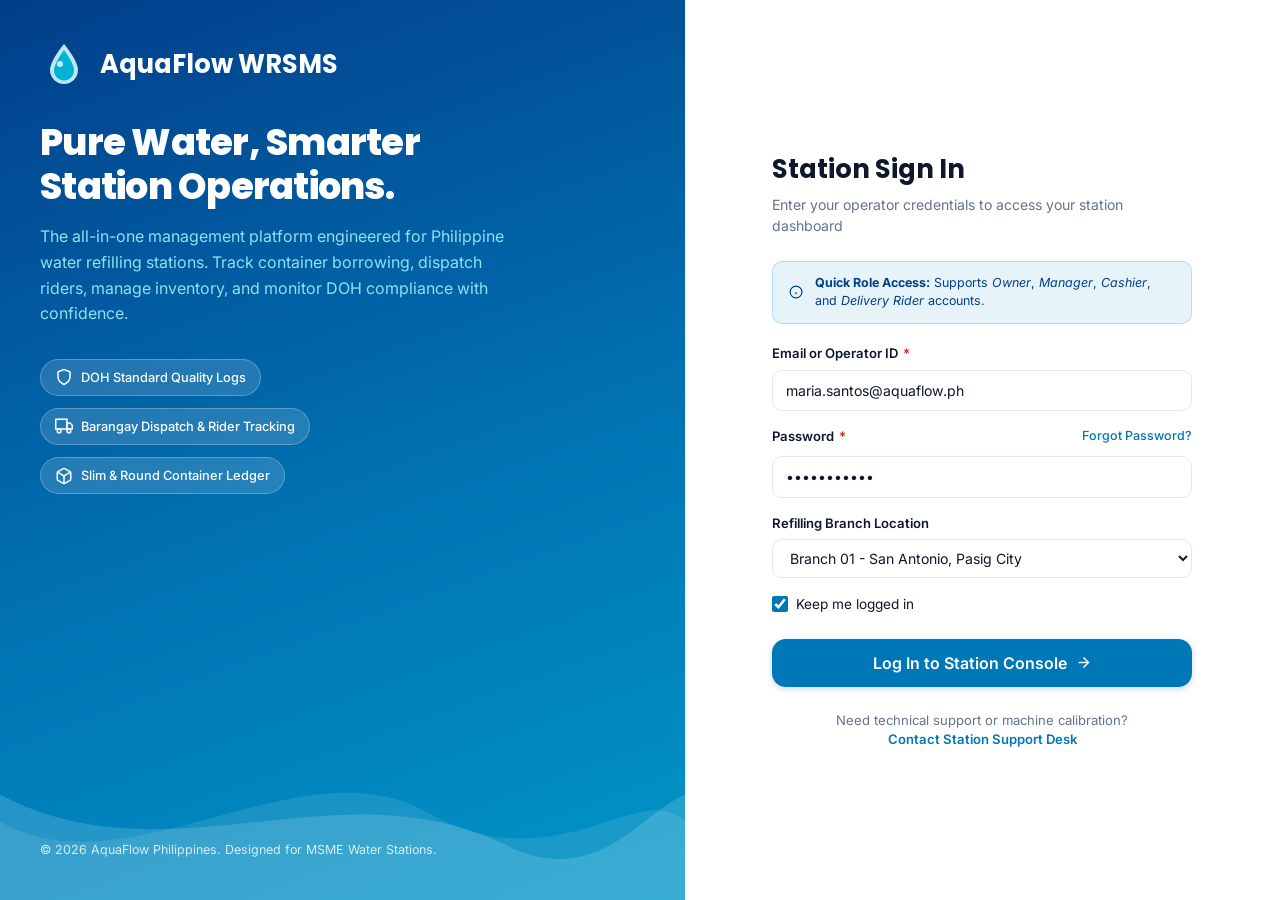
==== customers.html @ 3e4a4209 "feat(customers): design customer directory and debt ledger interface" ====
<!DOCTYPE html>
<html lang="en">
<head>
  <meta charset="UTF-8">
  <meta name="viewport" content="width=device-width, initial-scale=1.0">
  <title>Customer Directory - AquaFlow WRSMS</title>
  <link rel="stylesheet" href="css/style.css">
</head>
<body data-page="customers">
  <input type="checkbox" id="theme-toggle" class="toggle-checkbox" aria-label="Toggle Dark Mode">
  <input type="checkbox" id="nav-toggle" class="toggle-checkbox" aria-label="Toggle Mobile Navigation">

  <div class="app-layout">
    <label for="nav-toggle" class="sidebar-backdrop" aria-hidden="true"></label>

    <!-- SIDEBAR -->
    <aside class="sidebar">
      <div class="sidebar-header">
        <a href="dashboard.html" class="brand-link">
          <div class="brand-logo-icon">
            <svg width="20" height="20" viewBox="0 0 24 24" fill="none" stroke="currentColor" stroke-width="2.5"><path d="M12 2.69l5.66 5.66a8 8 0 1 1-11.31 0z"/></svg>
          </div>
          <span>AquaFlow WRSMS</span>
        </a>
        <label for="nav-toggle" class="sidebar-close-btn" aria-label="Close menu">&times;</label>
      </div>

      <nav class="sidebar-nav">
        <div>
          <div class="nav-group-title">Core Operations</div>
          <ul class="nav-list">
            <li>
              <a href="dashboard.html" class="nav-link">
                <svg viewBox="0 0 24 24" fill="none" stroke="currentColor" stroke-width="2"><rect x="3" y="3" width="7" height="7"/><rect x="14" y="3" width="7" height="7"/><rect x="14" y="14" width="7" height="7"/><rect x="3" y="14" width="7" height="7"/></svg>
                <span>Dashboard</span>
              </a>
            </li>
            <li>
              <a href="pos.html" class="nav-link">
                <svg viewBox="0 0 24 24" fill="none" stroke="currentColor" stroke-width="2"><rect x="2" y="3" width="20" height="14" rx="2"/><line x1="8" y1="21" x2="16" y2="21"/><line x1="12" y1="17" x2="12" y2="21"/></svg>
                <span>Point of Sale (POS)</span>
              </a>
            </li>
            <li>
              <a href="deliveries.html" class="nav-link">
                <svg viewBox="0 0 24 24" fill="none" stroke="currentColor" stroke-width="2"><rect x="1" y="3" width="15" height="13"/><polygon points="16 8 20 8 23 11 23 16 16 16 16 8"/><circle cx="5.5" cy="18.5" r="2.5"/><circle cx="18.5" cy="18.5" r="2.5"/></svg>
                <span>Deliveries</span>
                <span class="nav-badge danger">18</span>
              </a>
            </li>
          </ul>
        </div>

        <div>
          <div class="nav-group-title">Station Management</div>
          <ul class="nav-list">
            <li>
              <a href="customers.html" class="nav-link" aria-current="page">
                <svg viewBox="0 0 24 24" fill="none" stroke="currentColor" stroke-width="2"><path d="M17 21v-2a4 4 0 0 0-4-4H5a4 4 0 0 0-4 4v2"/><circle cx="9" cy="7" r="4"/><path d="M23 21v-2a4 4 0 0 0-3-3.87"/><path d="M16 3.13a4 4 0 0 1 0 7.75"/></svg>
                <span>Customers</span>
              </a>
            </li>
            <li>
              <a href="inventory.html" class="nav-link">
                <svg viewBox="0 0 24 24" fill="none" stroke="currentColor" stroke-width="2"><path d="M21 16V8a2 2 0 0 0-1-1.73l-7-4a2 2 0 0 0-2 0l-7 4A2 2 0 0 0 3 8v8a2 2 0 0 0 1 1.73l7 4a2 2 0 0 0 2 0l7-4A2 2 0 0 0 21 16z"/><polyline points="3.27 6.96 12 12.01 20.73 6.96"/><line x1="12" y1="22.08" x2="12" y2="12"/></svg>
                <span>Stock & Inventory</span>
              </a>
            </li>
            <li>
              <a href="maintenance.html" class="nav-link">
                <svg viewBox="0 0 24 24" fill="none" stroke="currentColor" stroke-width="2"><path d="M14.7 6.3a1 1 0 0 0 0 1.4l1.6 1.6a1 1 0 0 0 1.4 0l3.77-3.77a6 6 0 0 1-7.94 7.94l-6.91 6.91a2.12 2.12 0 0 1-3-3l6.91-6.91a6 6 0 0 1 7.94-7.94l-3.76 3.76z"/></svg>
                <span>Machine Maintenance</span>
              </a>
            </li>
            <li>
              <a href="expenses.html" class="nav-link">
                <svg viewBox="0 0 24 24" fill="none" stroke="currentColor" stroke-width="2"><line x1="12" y1="1" x2="12" y2="23"/><path d="M17 5H9.5a3.5 3.5 0 0 0 0 7h5a3.5 3.5 0 0 1 0 7H6"/></svg>
                <span>Expenses & Cash</span>
              </a>
            </li>
            <li>
              <a href="reports.html" class="nav-link">
                <svg viewBox="0 0 24 24" fill="none" stroke="currentColor" stroke-width="2"><line x1="18" y1="20" x2="18" y2="10"/><line x1="12" y1="20" x2="12" y2="4"/><line x1="6" y1="20" x2="6" y2="14"/></svg>
                <span>Reports & Analytics</span>
              </a>
            </li>
            <li>
              <a href="settings.html" class="nav-link">
                <svg viewBox="0 0 24 24" fill="none" stroke="currentColor" stroke-width="2"><circle cx="12" cy="12" r="3"/><path d="M19.4 15a1.65 1.65 0 0 0 .33 1.82l.06.06a2 2 0 0 1 0 2.83 2 2 0 0 1-2.83 0l-.06-.06a1.65 1.65 0 0 0-1.82-.33 1.65 1.65 0 0 0-1 1.51V21a2 2 0 0 1-2 2 2 2 0 0 1-2-2v-.09A1.65 1.65 0 0 0 9 19.4a1.65 1.65 0 0 0-1.82.33l-.06.06a2 2 0 0 1-2.83 0 2 2 0 0 1 0-2.83l.06-.06a1.65 1.65 0 0 0 .33-1.82 1.65 1.65 0 0 0-1.51-1H3a2 2 0 0 1-2-2 2 2 0 0 1 2-2h.09A1.65 1.65 0 0 0 4.6 9a1.65 1.65 0 0 0-.33-1.82l-.06-.06a2 2 0 0 1 0-2.83 2 2 0 0 1 2.83 0l.06.06a1.65 1.65 0 0 0 1.82.33H9a1.65 1.65 0 0 0 1-1.51V3a2 2 0 0 1 2-2 2 2 0 0 1 2 2v.09a1.65 1.65 0 0 0 1 1.51 1.65 1.65 0 0 0 1.82-.33l.06-.06a2 2 0 0 1 2.83 0 2 2 0 0 1 0 2.83l-.06.06a1.65 1.65 0 0 0-.33 1.82V9a1.65 1.65 0 0 0 1.51 1H21a2 2 0 0 1 2 2 2 2 0 0 1-2 2h-.09a1.65 1.65 0 0 0-1.51 1z"/></svg>
                <span>Station Settings</span>
              </a>
            </li>
          </ul>
        </div>
      </nav>

      <div class="sidebar-user">
        <div class="avatar avatar-sm">MS</div>
        <div class="user-info">
          <div class="user-name">Maria Santos</div>
          <div class="user-role">Head Cashier • Shift A</div>
        </div>
      </div>
    </aside>

    <!-- MAIN WRAPPER -->
    <div class="app-main">
      <header class="topbar">
        <div class="topbar-left">
          <label for="nav-toggle" class="mobile-menu-btn" aria-label="Open mobile menu">
            <svg width="20" height="20" viewBox="0 0 24 24" fill="none" stroke="currentColor" stroke-width="2"><line x1="3" y1="12" x2="21" y2="12"/><line x1="3" y1="6" x2="21" y2="6"/><line x1="3" y1="18" x2="21" y2="18"/></svg>
          </label>
          <div class="topbar-breadcrumb">
            <a href="dashboard.html">Station</a>
            <span class="divider">/</span>
            <span class="current">Customer Directory & Container Accounts</span>
          </div>
        </div>

        <div class="topbar-right">
          <label for="theme-toggle" class="theme-toggle-label" title="Toggle Light/Dark Theme">
            <svg class="sun-icon" viewBox="0 0 24 24" fill="none" stroke="currentColor" stroke-width="2"><circle cx="12" cy="12" r="5"/><line x1="12" y1="1" x2="12" y2="3"/><line x1="12" y1="21" x2="12" y2="23"/><line x1="4.22" y1="4.22" x2="5.64" y2="5.64"/><line x1="18.36" y1="18.36" x2="19.78" y2="19.78"/><line x1="1" y1="12" x2="3" y2="12"/><line x1="21" y1="12" x2="23" y2="12"/><line x1="4.22" y1="19.78" x2="5.64" y2="18.36"/><line x1="18.36" y1="5.64" x2="19.78" y2="4.22"/></svg>
            <svg class="moon-icon" viewBox="0 0 24 24" fill="none" stroke="currentColor" stroke-width="2"><path d="M21 12.79A9 9 0 1 1 11.21 3 7 7 0 0 0 21 12.79z"/></svg>
          </label>
        </div>
      </header>

      <main class="content-area">
        <div class="page-header">
          <div>
            <h1 class="page-title">Customer Management</h1>
            <p class="page-subtitle">Track household refills, sari-sari store resellers, container loans, and credit balances.</p>
          </div>
          <div class="header-actions">
            <a href="#add-customer-modal" class="btn btn-primary">
              <svg viewBox="0 0 24 24" fill="none" stroke="currentColor" stroke-width="2"><line x1="12" y1="5" x2="12" y2="19"/><line x1="5" y1="12" x2="19" y2="12"/></svg>
              <span>Register New Customer</span>
            </a>
          </div>
        </div>

        <!-- FILTER & SEARCH BAR -->
        <div class="card" style="margin-bottom: var(--space-5);">
          <div class="card-body" style="padding: var(--space-4);">
            <div style="display: flex; gap: var(--space-3); flex-wrap: wrap; align-items: center; justify-content: space-between;">
              <div style="display: flex; gap: var(--space-3); flex: 1; min-width: 280px;">
                <div class="search-bar" style="flex: 1;">
                  <svg viewBox="0 0 24 24" fill="none" stroke="currentColor" stroke-width="2"><circle cx="11" cy="11" r="8"/><line x1="21" y1="21" x2="16.65" y2="16.65"/></svg>
                  <input type="search" placeholder="Search by customer name, mobile # or street..." style="width: 100%;">
                </div>
                <select class="form-control" style="width: 190px;">
                  <option value="all">All Barangays</option>
                  <option value="san-antonio">Brgy. San Antonio</option>
                  <option value="kapasigan">Brgy. Kapasigan</option>
                  <option value="caniogan">Brgy. Caniogan</option>
                  <option value="bagong-ilog">Brgy. Bagong Ilog</option>
                  <option value="ugong">Brgy. Ugong</option>
                </select>
              </div>

              <div style="display: flex; gap: 6px;">
                <button class="pos-cat-pill active">All Tiers (342)</button>
                <button class="pos-cat-pill">Resellers (48)</button>
                <button class="pos-cat-pill">Regulars (210)</button>
                <button class="pos-cat-pill">Commercial (18)</button>
                <button class="pos-cat-pill" style="color: var(--danger);">With Balance (12)</button>
              </div>
            </div>
          </div>
        </div>

        <!-- CUSTOMERS TABLE -->
        <div class="table-responsive">
          <table class="table">
            <thead>
              <tr>
                <th>Customer ID</th>
                <th>Customer Name</th>
                <th>Contact & Address</th>
                <th>Type / Tier</th>
                <th>Containers on Loan</th>
                <th>Credit Balance</th>
                <th>Last Order</th>
                <th style="text-align: right;">Action</th>
              </tr>
            </thead>
            <tbody>
              <tr>
                <td><strong style="color: var(--primary);">#CUST-001</strong></td>
                <td>
                  <a href="customer-profile.html" style="font-weight: 700; color: var(--primary-dark); font-size: 0.95rem;">Mang Juan's Sari-Sari Store</a>
                  <div style="font-size: 0.75rem; color: var(--text-muted);">Owner: Juan Dela Cruz</div>
                </td>
                <td>
                  <div>0917-849-2041</div>
                  <div style="font-size: 0.74rem; color: var(--text-muted);">#42 Mabini St., Kapasigan, Pasig</div>
                </td>
                <td><span class="badge badge-warning">Reseller / Store</span></td>
                <td>
                  <strong>12 Slim / 4 Round</strong>
                  <div style="font-size: 0.72rem; color: var(--text-muted);">16 Total containers</div>
                </td>
                <td><strong style="color: var(--danger);">₱650.00</strong></td>
                <td>Today, 08:30 AM</td>
                <td style="text-align: right;">
                  <a href="customer-profile.html" class="btn btn-outline btn-sm">Profile 360</a>
                </td>
              </tr>

              <tr>
                <td><strong style="color: var(--primary);">#CUST-002</strong></td>
                <td>
                  <a href="customer-profile.html" style="font-weight: 700; color: var(--text-main);">Maria Santos (House)</a>
                  <div style="font-size: 0.75rem; color: var(--text-muted);">Residential Household</div>
                </td>
                <td>
                  <div>0928-551-9320</div>
                  <div style="font-size: 0.74rem; color: var(--text-muted);">Blk 4 Lot 12 Emerald St., San Antonio</div>
                </td>
                <td><span class="badge badge-primary">Regular Household</span></td>
                <td>
                  <strong>2 Round (Owned)</strong>
                  <div style="font-size: 0.72rem; color: var(--success);">0 Borrowed</div>
                </td>
                <td><strong style="color: var(--success);">₱0.00</strong></td>
                <td>Yesterday</td>
                <td style="text-align: right;">
                  <a href="customer-profile.html" class="btn btn-outline btn-sm">Profile 360</a>
                </td>
              </tr>

              <tr>
                <td><strong style="color: var(--primary);">#CUST-003</strong></td>
                <td>
                  <a href="customer-profile.html" style="font-weight: 700; color: var(--text-main);">Pasig City Hall Canteen</a>
                  <div style="font-size: 0.75rem; color: var(--text-muted);">Supervisor: Elena Bautista</div>
                </td>
                <td>
                  <div>0919-482-1100</div>
                  <div style="font-size: 0.74rem; color: var(--text-muted);">F. Caruncho Ave, San Nicolas</div>
                </td>
                <td><span class="badge badge-info">Commercial / B2B</span></td>
                <td>
                  <strong>25 Slim Gallons</strong>
                  <div style="font-size: 0.72rem; color: var(--warning-dark);">Deposit Paid (₱2,500)</div>
                </td>
                <td><strong style="color: var(--danger);">₱1,400.00</strong></td>
                <td>Oct 05, 2026</td>
                <td style="text-align: right;">
                  <a href="customer-profile.html" class="btn btn-outline btn-sm">Profile 360</a>
                </td>
              </tr>

              <tr>
                <td><strong style="color: var(--primary);">#CUST-004</strong></td>
                <td>
                  <a href="customer-profile.html" style="font-weight: 700; color: var(--text-main);">Aling Nena's Bakery</a>
                  <div style="font-size: 0.75rem; color: var(--text-muted);">Owner: Nena Dimagiba</div>
                </td>
                <td>
                  <div>0908-112-9988</div>
                  <div style="font-size: 0.74rem; color: var(--text-muted);">#15 A. Luna St., Caniogan</div>
                </td>
                <td><span class="badge badge-warning">Reseller / Store</span></td>
                <td>
                  <strong>6 Slim Gallons</strong>
                  <div style="font-size: 0.72rem; color: var(--text-muted);">Station owned</div>
                </td>
                <td><strong style="color: var(--success);">₱0.00</strong></td>
                <td>Oct 04, 2026</td>
                <td style="text-align: right;">
                  <a href="customer-profile.html" class="btn btn-outline btn-sm">Profile 360</a>
                </td>
              </tr>

              <tr>
                <td><strong style="color: var(--primary);">#CUST-005</strong></td>
                <td>
                  <a href="customer-profile.html" style="font-weight: 700; color: var(--text-main);">Rodrigo "Digong" Tan</a>
                  <div style="font-size: 0.75rem; color: var(--text-muted);">Residential Household</div>
                </td>
                <td>
                  <div>0995-773-4521</div>
                  <div style="font-size: 0.74rem; color: var(--text-muted);">Unit 302, Riverfront Condo, Caniogan</div>
                </td>
                <td><span class="badge badge-neutral">Walk-in</span></td>
                <td>
                  <strong>1 Alkaline (Owned)</strong>
                  <div style="font-size: 0.72rem; color: var(--success);">0 Borrowed</div>
                </td>
                <td><strong style="color: var(--success);">₱0.00</strong></td>
                <td>Sep 29, 2026</td>
                <td style="text-align: right;">
                  <a href="customer-profile.html" class="btn btn-outline btn-sm">Profile 360</a>
                </td>
              </tr>
            </tbody>
          </table>

          <!-- PAGINATION -->
          <div class="pagination">
            <span>Showing 1 to 5 of 342 registered customers</span>
            <div class="pagination-controls">
              <button class="page-btn" disabled>&laquo;</button>
              <button class="page-btn active">1</button>
              <button class="page-btn">2</button>
              <button class="page-btn">3</button>
              <button class="page-btn">&hellip;</button>
              <button class="page-btn">35</button>
              <button class="page-btn">&raquo;</button>
            </div>
          </div>
        </div>
      </main>
    </div>
  </div>

  <!-- PURE CSS MODAL: ADD CUSTOMER (:TARGET) -->
  <div id="add-customer-modal" class="modal-overlay">
    <div class="modal-card">
      <div class="modal-header">
        <h3 class="modal-title">Register New Water Customer</h3>
        <a href="#" class="modal-close-btn">&times;</a>
      </div>
      <form action="#" method="get">
        <div class="modal-body">
          <div class="form-grid">
            <div class="form-group">
              <label class="form-label" for="cust-name">Full Name / Store Name <span class="required">*</span></label>
              <input type="text" id="cust-name" class="form-control" required placeholder="e.g. Mang Lito Sari-Sari Store">
            </div>

            <div class="form-group">
              <label class="form-label" for="cust-contact">Contact Mobile <span class="required">*</span></label>
              <input type="tel" id="cust-contact" class="form-control" required placeholder="0917-000-0000">
            </div>
          </div>

          <div class="form-grid">
            <div class="form-group">
              <label class="form-label" for="cust-type">Customer Category</label>
              <select id="cust-type" class="form-control">
                <option value="regular">Regular Household</option>
                <option value="reseller">Reseller / Sari-Sari Store</option>
                <option value="commercial">Commercial / Canteen / Office</option>
                <option value="walkin">Walk-in Counter Only</option>
              </select>
            </div>

            <div class="form-group">
              <label class="form-label" for="cust-brgy">Barangay Location</label>
              <select id="cust-brgy" class="form-control">
                <option value="san-antonio">San Antonio, Pasig City</option>
                <option value="kapasigan">Kapasigan, Pasig City</option>
                <option value="caniogan">Caniogan, Pasig City</option>
                <option value="bagong-ilog">Bagong Ilog, Pasig City</option>
                <option value="ugong">Ugong, Pasig City</option>
              </select>
            </div>
          </div>

          <div class="form-group">
            <label class="form-label" for="cust-address">Street Address & Landmark</label>
            <input type="text" id="cust-address" class="form-control" placeholder="House #, Street, Near Chapel / Elementary School">
          </div>

          <div class="form-grid">
            <div class="form-group">
              <label class="form-label" for="cust-containers">Initial Lent Containers</label>
              <input type="number" id="cust-containers" class="form-control" value="0" min="0">
              <span class="form-hint">Station-owned blue gallons borrowed</span>
            </div>

            <div class="form-group">
              <label class="form-label" for="cust-credit-limit">Credit Limit (₱ Utang Max)</label>
              <div class="input-prefix-group">
                <span class="input-prefix">₱</span>
                <input type="number" id="cust-credit-limit" class="form-control" value="1000">
              </div>
            </div>
          </div>
        </div>

        <div class="modal-footer">
          <a href="#" class="btn btn-secondary">Cancel</a>
          <button type="submit" class="btn btn-primary">Save & Register Customer</button>
        </div>
      </form>
    </div>
  </div>
  <script type="module" src="js/app.js"></script>
</body>
</html>
---- css/style.css ----
/* ==========================================================================
   AQUAFLOW WRSMS - WATER REFILLING STATION MANAGEMENT SYSTEM
   Master Stylesheet (Pure HTML5 & CSS3 - Zero Frameworks, Zero JS)
   ========================================================================== */

/* --------------------------------------------------------------------------
   1. VARIABLES & DESIGN TOKENS
   -------------------------------------------------------------------------- */
@import url('https://fonts.googleapis.com/css2?family=Inter:wght@300;400;500;600;700;800&family=Poppins:wght@500;600;700&display=swap');

:root {
  /* Ocean Primary Palette */
  --primary: #0077B6;
  --primary-dark: #023E8A;
  --primary-light: #0096C7;
  --primary-tint: #E6F4FA;
  --primary-glow: rgba(0, 119, 182, 0.15);

  /* Aqua & Teal Accents */
  --accent: #00B4D8;
  --accent-light: #90E0EF;
  --accent-bg: #CAF0F8;

  /* Semantic Status Palette */
  --success: #16A34A;
  --success-dark: #15803D;
  --success-bg: #DCFCE7;
  --success-text: #14532D;

  --warning: #F59E0B;
  --warning-dark: #B45309;
  --warning-bg: #FEF3C7;
  --warning-text: #78350F;

  --danger: #DC2626;
  --danger-dark: #B91C1C;
  --danger-bg: #FEE2E2;
  --danger-text: #7F1D1D;

  --info: #0284C7;
  --info-bg: #E0F2FE;
  --info-text: #0369A1;

  /* Slate Neutral Scale */
  --slate-900: #0F172A;
  --slate-850: #172033;
  --slate-800: #1E293B;
  --slate-700: #334155;
  --slate-600: #475569;
  --slate-500: #64748B;
  --slate-400: #94A3B8;
  --slate-300: #CBD5E1;
  --slate-200: #E2E8F0;
  --slate-100: #F1F5F9;
  --slate-50:  #F8FAFC;
  --white:     #FFFFFF;

  /* Theme Surfaces (Light Default) */
  --bg-app: var(--slate-50);
  --bg-surface: var(--white);
  --bg-surface-alt: var(--slate-100);
  --bg-surface-elevated: var(--white);
  --text-main: var(--slate-900);
  --text-muted: var(--slate-500);
  --text-subtle: var(--slate-400);
  --border-color: var(--slate-200);
  --border-focus: var(--primary);
  --sidebar-bg: #0F2338;
  --sidebar-hover: rgba(255, 255, 255, 0.08);
  --sidebar-active: #0077B6;
  --sidebar-text: #CBD5E1;
  --sidebar-text-bright: #FFFFFF;

  /* Layered Shadows */
  --shadow-xs: 0 1px 2px 0 rgba(15, 23, 42, 0.05);
  --shadow-sm: 0 1px 3px 0 rgba(15, 23, 42, 0.08), 0 1px 2px -1px rgba(15, 23, 42, 0.06);
  --shadow-md: 0 4px 6px -1px rgba(15, 23, 42, 0.08), 0 2px 4px -2px rgba(15, 23, 42, 0.06);
  --shadow-lg: 0 10px 15px -3px rgba(15, 23, 42, 0.08), 0 4px 6px -4px rgba(15, 23, 42, 0.04);
  --shadow-xl: 0 20px 25px -5px rgba(15, 23, 42, 0.1), 0 8px 10px -6px rgba(15, 23, 42, 0.05);

  /* Spacing Grid (8px base) */
  --space-1: 4px;
  --space-2: 8px;
  --space-3: 12px;
  --space-4: 16px;
  --space-5: 20px;
  --space-6: 24px;
  --space-8: 32px;
  --space-10: 40px;
  --space-12: 48px;

  /* Dimensions & Radius */
  --sidebar-width: 260px;
  --header-height: 70px;
  --radius-sm: 6px;
  --radius-md: 10px;
  --radius-lg: 14px;
  --radius-xl: 20px;
  --radius-full: 9999px;

  /* Transitions */
  --transition-fast: 160ms cubic-bezier(0.4, 0, 0.2, 1);
  --transition-normal: 240ms cubic-bezier(0.4, 0, 0.2, 1);
  --transition-slow: 350ms cubic-bezier(0.4, 0, 0.2, 1);

  /* Typography */
  --font-body: 'Inter', -apple-system, BlinkMacSystemFont, 'Segoe UI', Roboto, sans-serif;
  --font-heading: 'Poppins', 'Inter', -apple-system, BlinkMacSystemFont, sans-serif;
}

/* --------------------------------------------------------------------------
   DARK THEME (CSS Checkbox Hack & System Preference)
   -------------------------------------------------------------------------- */
body:has(#theme-toggle:checked),
body.dark-mode {
  --bg-app: #0B1120;
  --bg-surface: #1E293B;
  --bg-surface-alt: #0F172A;
  --bg-surface-elevated: #283548;
  --text-main: #F8FAFC;
  --text-muted: #94A3B8;
  --text-subtle: #64748B;
  --border-color: #334155;
  --primary-tint: #0B2545;
  --sidebar-bg: #070F1E;
  --shadow-sm: 0 1px 3px 0 rgba(0, 0, 0, 0.3);
  --shadow-md: 0 4px 6px -1px rgba(0, 0, 0, 0.4);
  --shadow-lg: 0 10px 15px -3px rgba(0, 0, 0, 0.4);
  --success-bg: rgba(22, 163, 74, 0.2);
  --success-text: #4ADE80;
  --warning-bg: rgba(245, 158, 11, 0.2);
  --warning-text: #FBBF24;
  --danger-bg: rgba(220, 38, 38, 0.2);
  --danger-text: #F87171;
  --info-bg: rgba(2, 132, 199, 0.2);
  --info-text: #38BDF8;
}

@media (prefers-color-scheme: dark) {
  body:not(:has(#theme-toggle)) {
    --bg-app: #0B1120;
    --bg-surface: #1E293B;
    --bg-surface-alt: #0F172A;
    --bg-surface-elevated: #283548;
    --text-main: #F8FAFC;
    --text-muted: #94A3B8;
    --text-subtle: #64748B;
    --border-color: #334155;
    --primary-tint: #0B2545;
    --sidebar-bg: #070F1E;
    --success-bg: rgba(22, 163, 74, 0.2);
    --success-text: #4ADE80;
    --warning-bg: rgba(245, 158, 11, 0.2);
    --warning-text: #FBBF24;
    --danger-bg: rgba(220, 38, 38, 0.2);
    --danger-text: #F87171;
    --info-bg: rgba(2, 132, 199, 0.2);
    --info-text: #38BDF8;
  }
}

/* --------------------------------------------------------------------------
   2. RESET & BASE
   -------------------------------------------------------------------------- */
*, *::before, *::after {
  box-sizing: border-box;
  margin: 0;
  padding: 0;
}

html {
  font-size: 16px;
  scroll-behavior: smooth;
  -webkit-font-smoothing: antialiased;
  -moz-osx-font-smoothing: grayscale;
}

body {
  font-family: var(--font-body);
  background-color: var(--bg-app);
  color: var(--text-main);
  line-height: 1.5;
  min-height: 100vh;
  display: flex;
  flex-direction: column;
}

img, svg {
  display: block;
  max-width: 100%;
}

a {
  color: inherit;
  text-decoration: none;
  transition: color var(--transition-fast);
}

button, input, select, textarea {
  font: inherit;
  color: inherit;
  border: none;
  background: none;
}

button {
  cursor: pointer;
}

:focus-visible {
  outline: 2px solid var(--primary);
  outline-offset: 2px;
}

@media (prefers-reduced-motion: reduce) {
  *, *::before, *::after {
    animation-duration: 0.01ms !important;
    animation-iteration-count: 1 !important;
    transition-duration: 0.01ms !important;
    scroll-behavior: auto !important;
  }
}

/* --------------------------------------------------------------------------
   3. ANIMATIONS
   -------------------------------------------------------------------------- */
@keyframes waveAnim {
  0% { transform: translateX(0) translateZ(0) scaleY(1); }
  50% { transform: translateX(-25%) translateZ(0) scaleY(1.15); }
  100% { transform: translateX(-50%) translateZ(0) scaleY(1); }
}

@keyframes waveAnimReverse {
  0% { transform: translateX(0) translateZ(0) scaleY(1); }
  50% { transform: translateX(25%) translateZ(0) scaleY(0.9); }
  100% { transform: translateX(50%) translateZ(0) scaleY(1); }
}

@keyframes floatDroplet {
  0%, 100% { transform: translateY(0) scale(1); }
  50% { transform: translateY(-8px) scale(1.03); }
}

@keyframes shimmer {
  0% { background-position: -200% 0; }
  100% { background-position: 200% 0; }
}

@keyframes fadeIn {
  from { opacity: 0; transform: translateY(6px); }
  to { opacity: 1; transform: translateY(0); }
}

/* --------------------------------------------------------------------------
   4. LAYOUT STRUCTURE
   -------------------------------------------------------------------------- */
.app-layout {
  display: flex;
  min-height: 100vh;
  position: relative;
  width: 100%;
}

/* Hidden Utility Checkboxes */
.toggle-checkbox {
  position: absolute;
  opacity: 0;
  pointer-events: none;
}

/* SIDEBAR */
.sidebar {
  width: var(--sidebar-width);
  background-color: var(--sidebar-bg);
  color: var(--sidebar-text);
  display: flex;
  flex-direction: column;
  position: fixed;
  top: 0;
  left: 0;
  bottom: 0;
  z-index: 100;
  transition: transform var(--transition-normal);
  border-right: 1px solid rgba(255, 255, 255, 0.07);
  box-shadow: 4px 0 16px rgba(0, 0, 0, 0.15);
}

.sidebar-header {
  height: var(--header-height);
  padding: 0 var(--space-5);
  display: flex;
  align-items: center;
  justify-content: space-between;
  border-bottom: 1px solid rgba(255, 255, 255, 0.07);
}

.brand-link {
  display: flex;
  align-items: center;
  gap: var(--space-3);
  font-family: var(--font-heading);
  font-weight: 700;
  font-size: 1.15rem;
  color: var(--white);
  letter-spacing: -0.02em;
}

.brand-logo-icon {
  width: 34px;
  height: 34px;
  background: linear-gradient(135deg, var(--accent) 0%, var(--primary) 100%);
  border-radius: var(--radius-md);
  display: flex;
  align-items: center;
  justify-content: center;
  color: var(--white);
  box-shadow: 0 4px 10px rgba(0, 180, 216, 0.35);
}

.sidebar-close-btn {
  display: none;
  color: var(--slate-400);
  padding: var(--space-1);
}

.sidebar-nav {
  flex: 1;
  overflow-y: auto;
  padding: var(--space-4) var(--space-3);
  display: flex;
  flex-direction: column;
  gap: var(--space-5);
}

.nav-group-title {
  font-size: 0.72rem;
  font-weight: 700;
  text-transform: uppercase;
  letter-spacing: 0.08em;
  color: var(--slate-400);
  padding: 0 var(--space-3);
  margin-bottom: var(--space-2);
}

.nav-list {
  list-style: none;
  display: flex;
  flex-direction: column;
  gap: 2px;
}

.nav-link {
  display: flex;
  align-items: center;
  gap: var(--space-3);
  padding: 10px var(--space-3);
  border-radius: var(--radius-md);
  color: var(--sidebar-text);
  font-size: 0.88rem;
  font-weight: 500;
  transition: all var(--transition-fast);
  position: relative;
}

.nav-link svg {
  width: 19px;
  height: 19px;
  color: var(--slate-400);
  transition: color var(--transition-fast);
  flex-shrink: 0;
}

.nav-link:hover {
  background-color: var(--sidebar-hover);
  color: var(--sidebar-text-bright);
}

.nav-link:hover svg {
  color: var(--accent);
}

.nav-link[aria-current="page"],
.nav-link.active {
  background-color: var(--primary);
  color: var(--white);
  font-weight: 600;
  box-shadow: 0 4px 12px rgba(0, 119, 182, 0.3);
}

.nav-link[aria-current="page"] svg,
.nav-link.active svg {
  color: var(--white);
}

.nav-badge {
  margin-left: auto;
  background-color: rgba(255, 255, 255, 0.16);
  color: var(--white);
  font-size: 0.72rem;
  font-weight: 700;
  padding: 2px 8px;
  border-radius: var(--radius-full);
}

.nav-badge.danger {
  background-color: var(--danger);
}

.sidebar-user {
  padding: var(--space-4) var(--space-4);
  border-top: 1px solid rgba(255, 255, 255, 0.07);
  background-color: rgba(0, 0, 0, 0.18);
  display: flex;
  align-items: center;
  gap: var(--space-3);
}

.user-info {
  flex: 1;
  min-width: 0;
}

.user-name {
  font-size: 0.88rem;
  font-weight: 600;
  color: var(--white);
  white-space: nowrap;
  overflow: hidden;
  text-overflow: ellipsis;
}

.user-role {
  font-size: 0.75rem;
  color: var(--accent-light);
  white-space: nowrap;
  overflow: hidden;
  text-overflow: ellipsis;
}

/* APP BODY WRAPPER */
.app-main {
  flex: 1;
  margin-left: var(--sidebar-width);
  display: flex;
  flex-direction: column;
  min-width: 0;
  min-height: 100vh;
}

/* TOPBAR */
.topbar {
  height: var(--header-height);
  background-color: var(--bg-surface);
  border-bottom: 1px solid var(--border-color);
  padding: 0 var(--space-6);
  display: flex;
  align-items: center;
  justify-content: space-between;
  position: sticky;
  top: 0;
  z-index: 50;
  transition: background-color var(--transition-normal), border-color var(--transition-normal);
}

.topbar-left {
  display: flex;
  align-items: center;
  gap: var(--space-4);
}

.mobile-menu-btn {
  display: none;
  align-items: center;
  justify-content: center;
  width: 40px;
  height: 40px;
  border-radius: var(--radius-md);
  color: var(--text-main);
  background-color: var(--bg-surface-alt);
  cursor: pointer;
}

.topbar-breadcrumb {
  display: flex;
  align-items: center;
  gap: var(--space-2);
  font-size: 0.85rem;
  color: var(--text-muted);
}

.topbar-breadcrumb span.divider {
  color: var(--slate-300);
}

.topbar-breadcrumb span.current {
  color: var(--text-main);
  font-weight: 600;
}

.topbar-right {
  display: flex;
  align-items: center;
  gap: var(--space-3);
}

.search-bar {
  position: relative;
  display: flex;
  align-items: center;
}

.search-bar input {
  background-color: var(--bg-surface-alt);
  border: 1px solid var(--border-color);
  padding: 8px 14px 8px 36px;
  border-radius: var(--radius-md);
  font-size: 0.85rem;
  color: var(--text-main);
  width: 220px;
  transition: all var(--transition-fast);
}

.search-bar input:focus {
  width: 280px;
  background-color: var(--bg-surface);
  border-color: var(--primary);
  box-shadow: 0 0 0 3px var(--primary-glow);
}

.search-bar svg {
  position: absolute;
  left: 11px;
  width: 16px;
  height: 16px;
  color: var(--text-muted);
  pointer-events: none;
}

/* THEME TOGGLE BUTTON & DROPDOWN */
.theme-toggle-label {
  display: flex;
  align-items: center;
  justify-content: center;
  width: 38px;
  height: 38px;
  border-radius: var(--radius-md);
  background-color: var(--bg-surface-alt);
  color: var(--text-main);
  cursor: pointer;
  border: 1px solid var(--border-color);
  transition: all var(--transition-fast);
}

.theme-toggle-label:hover {
  background-color: var(--primary-tint);
  color: var(--primary);
}

.theme-toggle-label svg {
  width: 18px;
  height: 18px;
}

.theme-toggle-label .moon-icon { display: none; }
body:has(#theme-toggle:checked) .theme-toggle-label .sun-icon { display: none; }
body:has(#theme-toggle:checked) .theme-toggle-label .moon-icon { display: block; }

.topbar-action-btn {
  position: relative;
  width: 38px;
  height: 38px;
  border-radius: var(--radius-md);
  background-color: var(--bg-surface-alt);
  display: flex;
  align-items: center;
  justify-content: center;
  color: var(--text-main);
  border: 1px solid var(--border-color);
  transition: all var(--transition-fast);
}

.topbar-action-btn:hover {
  background-color: var(--primary-tint);
  color: var(--primary);
}

.topbar-action-btn svg {
  width: 18px;
  height: 18px;
}

.notif-badge-dot {
  position: absolute;
  top: 7px;
  right: 7px;
  width: 8px;
  height: 8px;
  background-color: var(--danger);
  border-radius: var(--radius-full);
  border: 2px solid var(--bg-surface);
}

/* AVATAR DROPDOWN (PURE CSS :FOCUS-WITHIN / :HOVER) */
.user-dropdown-container {
  position: relative;
}

.avatar-btn {
  display: flex;
  align-items: center;
  gap: var(--space-2);
  padding: 4px 6px;
  border-radius: var(--radius-md);
  cursor: pointer;
}

.avatar-btn:hover,
.avatar-btn:focus-visible {
  background-color: var(--bg-surface-alt);
}

.dropdown-menu {
  position: absolute;
  top: calc(100% + 8px);
  right: 0;
  width: 230px;
  background-color: var(--bg-surface-elevated);
  border: 1px solid var(--border-color);
  border-radius: var(--radius-lg);
  box-shadow: var(--shadow-lg);
  padding: var(--space-2);
  display: none;
  flex-direction: column;
  z-index: 100;
  animation: fadeIn 150ms ease;
}

.user-dropdown-container:hover .dropdown-menu,
.user-dropdown-container:focus-within .dropdown-menu {
  display: flex;
}

.dropdown-header {
  padding: var(--space-3) var(--space-3);
  border-bottom: 1px solid var(--border-color);
  margin-bottom: var(--space-1);
}

.dropdown-header .name {
  font-weight: 600;
  font-size: 0.9rem;
}

.dropdown-header .sub {
  font-size: 0.75rem;
  color: var(--text-muted);
}

.dropdown-item {
  display: flex;
  align-items: center;
  gap: var(--space-3);
  padding: 8px var(--space-3);
  border-radius: var(--radius-md);
  font-size: 0.85rem;
  color: var(--text-main);
  transition: background var(--transition-fast);
}

.dropdown-item svg {
  width: 16px;
  height: 16px;
  color: var(--text-muted);
}

.dropdown-item:hover {
  background-color: var(--primary-tint);
  color: var(--primary);
}

.dropdown-item:hover svg {
  color: var(--primary);
}

.dropdown-item.danger:hover {
  background-color: var(--danger-bg);
  color: var(--danger);
}

/* MAIN CONTENT */
.content-area {
  flex: 1;
  padding: var(--space-6);
  max-width: 1440px;
  width: 100%;
  margin: 0 auto;
}

.page-header {
  display: flex;
  align-items: center;
  justify-content: space-between;
  margin-bottom: var(--space-6);
  flex-wrap: wrap;
  gap: var(--space-4);
}

.page-title {
  font-family: var(--font-heading);
  font-size: 1.5rem;
  font-weight: 700;
  letter-spacing: -0.02em;
  color: var(--text-main);
  display: flex;
  align-items: center;
  gap: var(--space-3);
}

.page-subtitle {
  font-size: 0.85rem;
  color: var(--text-muted);
  margin-top: 2px;
}

.header-actions {
  display: flex;
  align-items: center;
  gap: var(--space-3);
  flex-wrap: wrap;
}

/* --------------------------------------------------------------------------
   5. REUSABLE COMPONENTS
   -------------------------------------------------------------------------- */

/* BUTTONS */
.btn {
  display: inline-flex;
  align-items: center;
  justify-content: center;
  gap: var(--space-2);
  padding: 9px 18px;
  font-size: 0.875rem;
  font-weight: 600;
  border-radius: var(--radius-md);
  border: 1px solid transparent;
  cursor: pointer;
  transition: all var(--transition-fast);
  white-space: nowrap;
  line-height: 1.25;
}

.btn svg {
  width: 17px;
  height: 17px;
  flex-shrink: 0;
}

.btn:active {
  transform: translateY(1px);
}

.btn-primary {
  background-color: var(--primary);
  color: var(--white);
  box-shadow: 0 2px 6px rgba(0, 119, 182, 0.25);
}

.btn-primary:hover {
  background-color: var(--primary-dark);
  box-shadow: 0 4px 12px rgba(0, 119, 182, 0.35);
}

.btn-secondary {
  background-color: var(--bg-surface-alt);
  color: var(--text-main);
  border-color: var(--border-color);
}

.btn-secondary:hover {
  background-color: var(--slate-200);
}

.btn-accent {
  background-color: var(--accent);
  color: var(--white);
}

.btn-accent:hover {
  background-color: var(--primary);
}

.btn-success {
  background-color: var(--success);
  color: var(--white);
}

.btn-success:hover {
  background-color: var(--success-dark);
}

.btn-danger {
  background-color: var(--danger);
  color: var(--white);
}

.btn-danger:hover {
  background-color: var(--danger-dark);
}

.btn-outline {
  background-color: transparent;
  border-color: var(--border-color);
  color: var(--text-main);
}

.btn-outline:hover {
  border-color: var(--primary);
  color: var(--primary);
  background-color: var(--primary-tint);
}

.btn-ghost {
  background-color: transparent;
  color: var(--text-muted);
}

.btn-ghost:hover {
  background-color: var(--bg-surface-alt);
  color: var(--text-main);
}

.btn-sm {
  padding: 6px 12px;
  font-size: 0.78rem;
  border-radius: var(--radius-sm);
}

.btn-sm svg {
  width: 14px;
  height: 14px;
}

.btn-lg {
  padding: 13px 26px;
  font-size: 1rem;
  border-radius: var(--radius-lg);
}

.btn-icon {
  width: 38px;
  height: 38px;
  padding: 0;
  border-radius: var(--radius-md);
}

.btn-block {
  width: 100%;
}

/* CARDS */
.card {
  background-color: var(--bg-surface);
  border: 1px solid var(--border-color);
  border-radius: var(--radius-lg);
  box-shadow: var(--shadow-sm);
  transition: transform var(--transition-fast), box-shadow var(--transition-fast), border-color var(--transition-fast);
  overflow: hidden;
  display: flex;
  flex-direction: column;
}

.card:hover {
  box-shadow: var(--shadow-md);
}

.card-header {
  padding: var(--space-4) var(--space-5);
  border-bottom: 1px solid var(--border-color);
  display: flex;
  align-items: center;
  justify-content: space-between;
  gap: var(--space-3);
}

.card-title {
  font-family: var(--font-heading);
  font-size: 1rem;
  font-weight: 600;
  color: var(--text-main);
  display: flex;
  align-items: center;
  gap: var(--space-2);
}

.card-subtitle {
  font-size: 0.78rem;
  color: var(--text-muted);
}

.card-body {
  padding: var(--space-5);
  flex: 1;
}

.card-footer {
  padding: var(--space-3) var(--space-5);
  border-top: 1px solid var(--border-color);
  background-color: var(--bg-surface-alt);
  display: flex;
  align-items: center;
  justify-content: space-between;
}

/* KPI CARDS */
.kpi-grid {
  display: grid;
  grid-template-columns: repeat(auto-fit, minmax(230px, 1fr));
  gap: var(--space-4);
  margin-bottom: var(--space-6);
}

.kpi-card {
  background-color: var(--bg-surface);
  border: 1px solid var(--border-color);
  border-radius: var(--radius-lg);
  padding: var(--space-5);
  box-shadow: var(--shadow-sm);
  display: flex;
  flex-direction: column;
  position: relative;
  overflow: hidden;
  transition: transform var(--transition-fast), box-shadow var(--transition-fast);
}

.kpi-card:hover {
  transform: translateY(-2px);
  box-shadow: var(--shadow-lg);
}

.kpi-top {
  display: flex;
  align-items: center;
  justify-content: space-between;
  margin-bottom: var(--space-3);
}

.kpi-label {
  font-size: 0.8rem;
  font-weight: 600;
  text-transform: uppercase;
  letter-spacing: 0.05em;
  color: var(--text-muted);
}

.kpi-icon-wrapper {
  width: 42px;
  height: 42px;
  border-radius: var(--radius-md);
  display: flex;
  align-items: center;
  justify-content: center;
}

.kpi-icon-wrapper.blue { background-color: var(--primary-tint); color: var(--primary); }
.kpi-icon-wrapper.teal { background-color: var(--accent-bg); color: var(--accent); }
.kpi-icon-wrapper.green { background-color: var(--success-bg); color: var(--success); }
.kpi-icon-wrapper.amber { background-color: var(--warning-bg); color: var(--warning); }
.kpi-icon-wrapper.red { background-color: var(--danger-bg); color: var(--danger); }

.kpi-value {
  font-family: var(--font-heading);
  font-size: 1.85rem;
  font-weight: 700;
  color: var(--text-main);
  line-height: 1.1;
  margin-bottom: var(--space-2);
}

.kpi-bottom {
  display: flex;
  align-items: center;
  gap: var(--space-2);
  font-size: 0.78rem;
}

.kpi-trend {
  display: inline-flex;
  align-items: center;
  gap: 2px;
  font-weight: 700;
  padding: 2px 6px;
  border-radius: var(--radius-sm);
}

.kpi-trend.up { background-color: var(--success-bg); color: var(--success-dark); }
.kpi-trend.down { background-color: var(--danger-bg); color: var(--danger-dark); }
.kpi-trend.neutral { background-color: var(--slate-100); color: var(--slate-600); }

/* BADGES & CHIPS */
.badge {
  display: inline-flex;
  align-items: center;
  gap: 4px;
  padding: 3px 9px;
  font-size: 0.74rem;
  font-weight: 600;
  border-radius: var(--radius-full);
  white-space: nowrap;
  line-height: 1.2;
}

.badge-dot {
  width: 6px;
  height: 6px;
  border-radius: 50%;
  display: inline-block;
}

.badge-primary { background-color: var(--primary-tint); color: var(--primary); }
.badge-success { background-color: var(--success-bg); color: var(--success-text); }
.badge-success .badge-dot { background-color: var(--success); }
.badge-warning { background-color: var(--warning-bg); color: var(--warning-text); }
.badge-warning .badge-dot { background-color: var(--warning); }
.badge-danger { background-color: var(--danger-bg); color: var(--danger-text); }
.badge-danger .badge-dot { background-color: var(--danger); }
.badge-info { background-color: var(--info-bg); color: var(--info-text); }
.badge-neutral { background-color: var(--slate-100); color: var(--slate-700); }

/* TABLES */
.table-responsive {
  width: 100%;
  overflow-x: auto;
  border: 1px solid var(--border-color);
  border-radius: var(--radius-lg);
  background-color: var(--bg-surface);
}

.table {
  width: 100%;
  border-collapse: collapse;
  text-align: left;
  font-size: 0.85rem;
}

.table thead {
  background-color: var(--bg-surface-alt);
  border-bottom: 1px solid var(--border-color);
}

.table th {
  padding: var(--space-3) var(--space-4);
  font-weight: 600;
  color: var(--text-muted);
  font-size: 0.75rem;
  text-transform: uppercase;
  letter-spacing: 0.05em;
  white-space: nowrap;
}

.table td {
  padding: var(--space-4);
  border-bottom: 1px solid var(--border-color);
  color: var(--text-main);
  vertical-align: middle;
}

.table tbody tr:last-child td {
  border-bottom: none;
}

.table tbody tr {
  transition: background-color var(--transition-fast);
}

.table tbody tr:hover {
  background-color: var(--primary-tint);
}

/* AVATARS */
.avatar {
  width: 38px;
  height: 38px;
  border-radius: var(--radius-full);
  background-color: var(--primary-tint);
  color: var(--primary);
  font-weight: 700;
  font-size: 0.85rem;
  display: flex;
  align-items: center;
  justify-content: center;
  flex-shrink: 0;
  border: 2px solid var(--white);
  box-shadow: var(--shadow-xs);
}

.avatar-sm { width: 30px; height: 30px; font-size: 0.72rem; }
.avatar-lg { width: 54px; height: 54px; font-size: 1.2rem; }

/* FORMS */
.form-grid {
  display: grid;
  grid-template-columns: repeat(auto-fit, minmax(220px, 1fr));
  gap: var(--space-4);
}

.form-group {
  display: flex;
  flex-direction: column;
  gap: 6px;
  margin-bottom: var(--space-4);
}

.form-label {
  font-size: 0.82rem;
  font-weight: 600;
  color: var(--text-main);
}

.form-label .required {
  color: var(--danger);
  margin-left: 2px;
}

.form-control {
  width: 100%;
  padding: 9px 13px;
  border: 1px solid var(--border-color);
  border-radius: var(--radius-md);
  background-color: var(--bg-surface);
  color: var(--text-main);
  font-size: 0.88rem;
  transition: all var(--transition-fast);
}

.form-control:focus {
  border-color: var(--primary);
  box-shadow: 0 0 0 3px var(--primary-glow);
}

.input-prefix-group {
  display: flex;
  align-items: stretch;
  border: 1px solid var(--border-color);
  border-radius: var(--radius-md);
  overflow: hidden;
  background-color: var(--bg-surface);
}

.input-prefix {
  padding: 0 12px;
  background-color: var(--bg-surface-alt);
  color: var(--text-muted);
  font-size: 0.85rem;
  font-weight: 600;
  display: flex;
  align-items: center;
  border-right: 1px solid var(--border-color);
}

.input-prefix-group .form-control {
  border: none;
  border-radius: 0;
}

.form-hint {
  font-size: 0.74rem;
  color: var(--text-muted);
}

/* CSS TOGGLE SWITCH */
.switch {
  position: relative;
  display: inline-block;
  width: 44px;
  height: 24px;
}

.switch input {
  opacity: 0;
  width: 0;
  height: 0;
}

.switch-slider {
  position: absolute;
  cursor: pointer;
  top: 0;
  left: 0;
  right: 0;
  bottom: 0;
  background-color: var(--slate-300);
  transition: var(--transition-fast);
  border-radius: var(--radius-full);
}

.switch-slider::before {
  position: absolute;
  content: "";
  height: 18px;
  width: 18px;
  left: 3px;
  bottom: 3px;
  background-color: var(--white);
  transition: var(--transition-fast);
  border-radius: 50%;
  box-shadow: var(--shadow-xs);
}

.switch input:checked + .switch-slider {
  background-color: var(--primary);
}

.switch input:checked + .switch-slider::before {
  transform: translateX(20px);
}

/* PROGRESS BAR */
.progress-bar-container {
  width: 100%;
  height: 8px;
  background-color: var(--slate-200);
  border-radius: var(--radius-full);
  overflow: hidden;
}

.progress-bar-fill {
  height: 100%;
  border-radius: var(--radius-full);
  transition: width 0.4s ease;
}

.progress-bar-fill.blue { background-color: var(--primary); }
.progress-bar-fill.teal { background-color: var(--accent); }
.progress-bar-fill.green { background-color: var(--success); }
.progress-bar-fill.amber { background-color: var(--warning); }
.progress-bar-fill.red { background-color: var(--danger); }

/* ALERTS */
.alert {
  padding: var(--space-4);
  border-radius: var(--radius-md);
  display: flex;
  align-items: flex-start;
  gap: var(--space-3);
  font-size: 0.85rem;
  margin-bottom: var(--space-4);
  border: 1px solid transparent;
}

.alert svg {
  width: 20px;
  height: 20px;
  flex-shrink: 0;
  margin-top: 1px;
}

.alert-info { background-color: var(--info-bg); color: var(--info-text); border-color: rgba(2, 132, 199, 0.2); }
.alert-warning { background-color: var(--warning-bg); color: var(--warning-text); border-color: rgba(245, 158, 11, 0.2); }
.alert-success { background-color: var(--success-bg); color: var(--success-text); border-color: rgba(22, 163, 74, 0.2); }
.alert-danger { background-color: var(--danger-bg); color: var(--danger-text); border-color: rgba(220, 38, 38, 0.2); }

/* PAGINATION */
.pagination {
  display: flex;
  align-items: center;
  justify-content: space-between;
  padding: var(--space-4);
  border-top: 1px solid var(--border-color);
  font-size: 0.85rem;
  color: var(--text-muted);
}

.pagination-controls {
  display: flex;
  gap: 4px;
}

.page-btn {
  width: 32px;
  height: 32px;
  display: flex;
  align-items: center;
  justify-content: center;
  border-radius: var(--radius-sm);
  border: 1px solid var(--border-color);
  background-color: var(--bg-surface);
  color: var(--text-main);
  font-size: 0.8rem;
  font-weight: 500;
  transition: all var(--transition-fast);
}

.page-btn:hover {
  border-color: var(--primary);
  color: var(--primary);
}

.page-btn.active {
  background-color: var(--primary);
  border-color: var(--primary);
  color: var(--white);
  font-weight: 700;
}

/* SKELETON */
.skeleton {
  background: linear-gradient(90deg, var(--slate-200) 25%, var(--slate-100) 37%, var(--slate-200) 63%);
  background-size: 400% 100%;
  animation: shimmer 1.4s ease infinite;
  border-radius: var(--radius-sm);
}

/* --------------------------------------------------------------------------
   6. PURE CSS MODALS (:TARGET PSEUDO-CLASS)
   -------------------------------------------------------------------------- */
.modal-overlay {
  position: fixed;
  top: 0;
  left: 0;
  right: 0;
  bottom: 0;
  background-color: rgba(15, 23, 42, 0.65);
  backdrop-filter: blur(3px);
  display: none;
  align-items: center;
  justify-content: center;
  z-index: 1000;
  padding: var(--space-4);
  opacity: 0;
  transition: opacity var(--transition-normal);
}

.modal-overlay:target {
  display: flex;
  opacity: 1;
}

.modal-card {
  background-color: var(--bg-surface-elevated);
  border: 1px solid var(--border-color);
  border-radius: var(--radius-xl);
  box-shadow: var(--shadow-xl);
  width: 100%;
  max-width: 560px;
  max-height: 90vh;
  overflow-y: auto;
  position: relative;
  transform: translateY(12px);
  transition: transform var(--transition-normal);
  animation: fadeIn 200ms ease;
}

.modal-overlay:target .modal-card {
  transform: translateY(0);
}

.modal-header {
  padding: var(--space-5) var(--space-6);
  border-bottom: 1px solid var(--border-color);
  display: flex;
  align-items: center;
  justify-content: space-between;
}

.modal-title {
  font-family: var(--font-heading);
  font-size: 1.15rem;
  font-weight: 700;
}

.modal-close-btn {
  width: 32px;
  height: 32px;
  border-radius: var(--radius-md);
  display: flex;
  align-items: center;
  justify-content: center;
  color: var(--text-muted);
  transition: all var(--transition-fast);
}

.modal-close-btn:hover {
  background-color: var(--bg-surface-alt);
  color: var(--text-main);
}

.modal-body {
  padding: var(--space-6);
}

.modal-footer {
  padding: var(--space-4) var(--space-6);
  border-top: 1px solid var(--border-color);
  background-color: var(--bg-surface-alt);
  display: flex;
  align-items: center;
  justify-content: flex-end;
  gap: var(--space-3);
}

/* --------------------------------------------------------------------------
   7. PURE CSS RADIO TABS
   -------------------------------------------------------------------------- */
.tab-container {
  display: flex;
  flex-direction: column;
}

.tab-nav {
  display: flex;
  border-bottom: 2px solid var(--border-color);
  gap: var(--space-4);
  margin-bottom: var(--space-6);
  overflow-x: auto;
}

.tab-nav input[type="radio"] {
  display: none;
}

.tab-label {
  display: inline-flex;
  align-items: center;
  gap: var(--space-2);
  padding: var(--space-3) var(--space-2);
  color: var(--text-muted);
  font-weight: 600;
  font-size: 0.88rem;
  cursor: pointer;
  border-bottom: 2px solid transparent;
  margin-bottom: -2px;
  transition: all var(--transition-fast);
  white-space: nowrap;
}

.tab-label:hover {
  color: var(--primary);
}

.tab-content {
  display: none;
  animation: fadeIn 200ms ease;
}

/* Tab active states via :checked adjacent sibling selectors */
#tab-overview:checked ~ .tab-nav label[for="tab-overview"],
#tab-tx:checked ~ .tab-nav label[for="tab-tx"],
#tab-containers:checked ~ .tab-nav label[for="tab-containers"],
#tab-balance:checked ~ .tab-nav label[for="tab-balance"],
#tab-cat-all:checked ~ .tab-nav label[for="tab-cat-all"],
#tab-cat-refill:checked ~ .tab-nav label[for="tab-cat-refill"],
#tab-cat-bottles:checked ~ .tab-nav label[for="tab-cat-bottles"],
#tab-cat-supplies:checked ~ .tab-nav label[for="tab-cat-supplies"] {
  color: var(--primary);
  border-bottom-color: var(--primary);
}

#tab-overview:checked ~ #content-overview,
#tab-tx:checked ~ #content-tx,
#tab-containers:checked ~ #content-containers,
#tab-balance:checked ~ #content-balance,
#tab-cat-all:checked ~ #content-cat-all,
#tab-cat-refill:checked ~ #content-cat-refill,
#tab-cat-bottles:checked ~ #content-cat-bottles,
#tab-cat-supplies:checked ~ #content-cat-supplies {
  display: block;
}

/* --------------------------------------------------------------------------
   8. SPECIFIC PAGE STYLES
   -------------------------------------------------------------------------- */

/* --- LOGIN PAGE --- */
.login-body {
  background-color: var(--slate-900);
  min-height: 100vh;
  display: flex;
  align-items: stretch;
}

.login-layout {
  display: grid;
  grid-template-columns: 1.15fr 1fr;
  width: 100%;
  min-height: 100vh;
}

.login-hero {
  background: linear-gradient(160deg, #023E8A 0%, #0077B6 60%, #0096C7 100%);
  position: relative;
  display: flex;
  flex-direction: column;
  justify-content: space-between;
  padding: var(--space-10);
  color: var(--white);
  overflow: hidden;
}

.login-hero-content {
  position: relative;
  z-index: 10;
  max-width: 480px;
}

.login-hero-brand {
  display: flex;
  align-items: center;
  gap: var(--space-3);
  font-family: var(--font-heading);
  font-size: 1.6rem;
  font-weight: 700;
  margin-bottom: var(--space-8);
}

.hero-droplet {
  width: 48px;
  height: 48px;
  animation: floatDroplet 3.5s ease-in-out infinite;
}

.login-hero-heading {
  font-family: var(--font-heading);
  font-size: 2.3rem;
  font-weight: 800;
  line-height: 1.2;
  margin-bottom: var(--space-4);
  letter-spacing: -0.02em;
}

.login-hero-desc {
  font-size: 1rem;
  color: var(--accent-light);
  line-height: 1.6;
  margin-bottom: var(--space-8);
}

.hero-badges {
  display: flex;
  flex-wrap: wrap;
  gap: var(--space-3);
  position: relative;
  z-index: 10;
}

.hero-feature-chip {
  background-color: rgba(255, 255, 255, 0.14);
  backdrop-filter: blur(8px);
  border: 1px solid rgba(255, 255, 255, 0.25);
  padding: 8px 14px;
  border-radius: var(--radius-full);
  font-size: 0.8rem;
  font-weight: 500;
  display: flex;
  align-items: center;
  gap: 8px;
}

/* CSS WATER WAVE ANIMATION */
.wave-container {
  position: absolute;
  bottom: 0;
  left: 0;
  width: 100%;
  height: 160px;
  overflow: hidden;
  z-index: 1;
  pointer-events: none;
}

.wave {
  position: absolute;
  bottom: 0;
  left: 0;
  width: 200%;
  height: 100%;
  background-repeat: repeat-x;
}

.wave-1 {
  background-image: url("data:image/svg+xml,%3Csvg xmlns='http://www.w3.org/2000/svg' viewBox='0 0 800 88' preserveAspectRatio='none'%3E%3Cpath d='M0,45 C150,85 350,0 500,40 C650,80 750,20 800,45 L800,88 L0,88 Z' fill='rgba(255, 255, 255, 0.12)'/%3E%3C/svg%3E");
  background-size: 50% 100%;
  animation: waveAnim 14s linear infinite;
  opacity: 0.8;
}

.wave-2 {
  background-image: url("data:image/svg+xml,%3Csvg xmlns='http://www.w3.org/2000/svg' viewBox='0 0 800 88' preserveAspectRatio='none'%3E%3Cpath d='M0,30 C200,80 400,10 600,60 C700,80 750,40 800,30 L800,88 L0,88 Z' fill='rgba(202, 240, 248, 0.2)'/%3E%3C/svg%3E");
  background-size: 50% 100%;
  animation: waveAnimReverse 10s linear infinite;
  opacity: 0.9;
}

.login-form-side {
  background-color: var(--bg-surface);
  display: flex;
  align-items: center;
  justify-content: center;
  padding: var(--space-8);
}

.login-form-card {
  width: 100%;
  max-width: 420px;
}

.login-form-header {
  margin-bottom: var(--space-6);
}

.login-form-title {
  font-family: var(--font-heading);
  font-size: 1.6rem;
  font-weight: 700;
  color: var(--text-main);
  margin-bottom: 6px;
}

.login-form-subtitle {
  font-size: 0.88rem;
  color: var(--text-muted);
}

.role-hint-box {
  background-color: var(--primary-tint);
  border: 1px solid rgba(0, 119, 182, 0.2);
  border-radius: var(--radius-md);
  padding: var(--space-3) var(--space-4);
  margin-bottom: var(--space-5);
  display: flex;
  align-items: center;
  gap: var(--space-3);
  font-size: 0.78rem;
  color: var(--primary-dark);
}

/* --- DASHBOARD CSS SALES CHART --- */
.chart-card {
  display: flex;
  flex-direction: column;
}

.chart-bars-wrapper {
  display: flex;
  align-items: flex-end;
  justify-content: space-between;
  height: 220px;
  padding-top: var(--space-6);
  gap: var(--space-3);
  border-bottom: 1px solid var(--border-color);
}

.chart-bar-group {
  display: flex;
  flex-direction: column;
  align-items: center;
  height: 100%;
  flex: 1;
  position: relative;
  justify-content: flex-end;
}

.chart-bar-pill {
  width: 100%;
  max-width: 38px;
  background: linear-gradient(180deg, var(--accent) 0%, var(--primary) 100%);
  border-radius: var(--radius-sm) var(--radius-sm) 0 0;
  transition: all var(--transition-fast);
  position: relative;
  cursor: pointer;
}

.chart-bar-pill:hover {
  background: linear-gradient(180deg, var(--accent-light) 0%, var(--primary-dark) 100%);
  transform: scaleY(1.03);
}

.chart-bar-tooltip {
  position: absolute;
  top: -30px;
  left: 50%;
  transform: translateX(-50%);
  background-color: var(--slate-900);
  color: var(--white);
  padding: 2px 7px;
  border-radius: var(--radius-sm);
  font-size: 0.72rem;
  font-weight: 700;
  opacity: 0;
  pointer-events: none;
  transition: opacity var(--transition-fast);
  white-space: nowrap;
}

.chart-bar-pill:hover .chart-bar-tooltip {
  opacity: 1;
}

.chart-bar-day {
  margin-top: var(--space-2);
  font-size: 0.75rem;
  font-weight: 600;
  color: var(--text-muted);
}

/* --- POINT OF SALE (POS) SCREEN --- */
.pos-layout {
  display: grid;
  grid-template-columns: 1fr 390px;
  gap: var(--space-5);
  height: calc(100vh - var(--header-height) - var(--space-12));
}

.pos-catalog {
  display: flex;
  flex-direction: column;
  height: 100%;
  overflow: hidden;
}

.pos-categories {
  display: flex;
  gap: var(--space-2);
  padding-bottom: var(--space-3);
  overflow-x: auto;
  border-bottom: 1px solid var(--border-color);
  margin-bottom: var(--space-4);
}

.pos-cat-pill {
  padding: 8px 16px;
  border-radius: var(--radius-full);
  background-color: var(--bg-surface);
  border: 1px solid var(--border-color);
  color: var(--text-muted);
  font-size: 0.82rem;
  font-weight: 600;
  cursor: pointer;
  white-space: nowrap;
  transition: all var(--transition-fast);
}

.pos-cat-pill:hover,
.pos-cat-pill.active {
  background-color: var(--primary);
  border-color: var(--primary);
  color: var(--white);
}

.pos-product-grid {
  display: grid;
  grid-template-columns: repeat(auto-fill, minmax(180px, 1fr));
  gap: var(--space-4);
  overflow-y: auto;
  padding-right: var(--space-2);
  flex: 1;
}

.pos-product-card {
  background-color: var(--bg-surface);
  border: 1px solid var(--border-color);
  border-radius: var(--radius-lg);
  padding: var(--space-4);
  cursor: pointer;
  display: flex;
  flex-direction: column;
  transition: all var(--transition-fast);
  position: relative;
  user-select: none;
}

.pos-product-card:hover {
  border-color: var(--primary);
  box-shadow: 0 4px 14px var(--primary-glow);
  transform: translateY(-2px);
}

.pos-product-card:active {
  transform: scale(0.98);
}

.pos-product-icon {
  width: 50px;
  height: 50px;
  border-radius: var(--radius-md);
  background-color: var(--primary-tint);
  color: var(--primary);
  display: flex;
  align-items: center;
  justify-content: center;
  margin-bottom: var(--space-3);
}

.pos-product-name {
  font-size: 0.92rem;
  font-weight: 700;
  color: var(--text-main);
  margin-bottom: 4px;
}

.pos-product-meta {
  font-size: 0.75rem;
  color: var(--text-muted);
  margin-bottom: var(--space-3);
}

.pos-product-footer {
  margin-top: auto;
  display: flex;
  align-items: center;
  justify-content: space-between;
}

.pos-product-price {
  font-family: var(--font-heading);
  font-size: 1.15rem;
  font-weight: 700;
  color: var(--primary);
}

/* POS CART DOCKET */
.pos-docket {
  background-color: var(--bg-surface);
  border: 1px solid var(--border-color);
  border-radius: var(--radius-lg);
  display: flex;
  flex-direction: column;
  height: 100%;
  box-shadow: var(--shadow-sm);
}

.pos-docket-header {
  padding: var(--space-4);
  border-bottom: 1px solid var(--border-color);
  display: flex;
  align-items: center;
  justify-content: space-between;
}

.pos-cart-items {
  flex: 1;
  overflow-y: auto;
  padding: var(--space-3);
  display: flex;
  flex-direction: column;
  gap: var(--space-2);
}

.cart-item-row {
  display: flex;
  align-items: center;
  gap: var(--space-3);
  padding: var(--space-3);
  background-color: var(--bg-surface-alt);
  border-radius: var(--radius-md);
}

.cart-item-info {
  flex: 1;
  min-width: 0;
}

.cart-item-title {
  font-size: 0.85rem;
  font-weight: 600;
  white-space: nowrap;
  overflow: hidden;
  text-overflow: ellipsis;
}

.cart-item-sub {
  font-size: 0.75rem;
  color: var(--text-muted);
}

.qty-control {
  display: flex;
  align-items: center;
  gap: 6px;
  background-color: var(--bg-surface);
  border: 1px solid var(--border-color);
  border-radius: var(--radius-sm);
  padding: 2px 4px;
}

.qty-btn {
  width: 22px;
  height: 22px;
  display: flex;
  align-items: center;
  justify-content: center;
  font-size: 0.85rem;
  font-weight: 700;
  color: var(--text-main);
  border-radius: 3px;
}

.qty-btn:hover {
  background-color: var(--bg-surface-alt);
}

.qty-val {
  font-size: 0.82rem;
  font-weight: 700;
  min-width: 18px;
  text-align: center;
}

.cart-item-total {
  font-weight: 700;
  font-size: 0.88rem;
  min-width: 60px;
  text-align: right;
}

.pos-payment-selector {
  padding: var(--space-3) var(--space-4);
  border-top: 1px solid var(--border-color);
  background-color: var(--bg-surface);
}

.payment-radio-group {
  display: grid;
  grid-template-columns: repeat(4, 1fr);
  gap: var(--space-2);
  margin-top: 6px;
}

.payment-radio-label {
  display: flex;
  flex-direction: column;
  align-items: center;
  justify-content: center;
  padding: 8px 4px;
  border: 1px solid var(--border-color);
  border-radius: var(--radius-md);
  font-size: 0.74rem;
  font-weight: 600;
  cursor: pointer;
  transition: all var(--transition-fast);
  text-align: center;
}

.payment-radio-group input[type="radio"] {
  display: none;
}

.payment-radio-group input[type="radio"]:checked + .payment-radio-label {
  border-color: var(--primary);
  background-color: var(--primary-tint);
  color: var(--primary-dark);
}

.pos-totals-box {
  padding: var(--space-4);
  border-top: 1px solid var(--border-color);
  background-color: var(--bg-surface-alt);
  display: flex;
  flex-direction: column;
  gap: 6px;
}

.pos-total-row {
  display: flex;
  align-items: center;
  justify-content: space-between;
  font-size: 0.82rem;
  color: var(--text-muted);
}

.pos-total-row.grand {
  font-size: 1.15rem;
  font-weight: 800;
  color: var(--text-main);
  padding-top: var(--space-2);
  border-top: 1px dashed var(--border-color);
  margin-top: 2px;
}

/* --- KANBAN BOARD (DELIVERIES) --- */
.kanban-board {
  display: grid;
  grid-template-columns: repeat(4, minmax(280px, 1fr));
  gap: var(--space-5);
  align-items: flex-start;
  overflow-x: auto;
  padding-bottom: var(--space-4);
}

.kanban-col {
  background-color: var(--bg-surface-alt);
  border: 1px solid var(--border-color);
  border-radius: var(--radius-lg);
  display: flex;
  flex-direction: column;
  max-height: calc(100vh - 200px);
}

.kanban-header {
  padding: var(--space-4);
  border-bottom: 1px solid var(--border-color);
  display: flex;
  align-items: center;
  justify-content: space-between;
}

.kanban-title {
  font-size: 0.9rem;
  font-weight: 700;
  display: flex;
  align-items: center;
  gap: var(--space-2);
}

.kanban-cards {
  padding: var(--space-3);
  display: flex;
  flex-direction: column;
  gap: var(--space-3);
  overflow-y: auto;
  flex: 1;
}

.kanban-card {
  background-color: var(--bg-surface);
  border: 1px solid var(--border-color);
  border-radius: var(--radius-md);
  padding: var(--space-4);
  box-shadow: var(--shadow-xs);
  transition: all var(--transition-fast);
  cursor: grab;
}

.kanban-card:hover {
  box-shadow: var(--shadow-md);
  border-color: var(--primary-light);
  transform: translateY(-2px);
}

.delivery-id-tag {
  font-size: 0.72rem;
  font-weight: 700;
  color: var(--primary);
  font-family: monospace;
}

.delivery-customer {
  font-weight: 700;
  font-size: 0.92rem;
  margin: 4px 0 2px 0;
}

.delivery-address {
  font-size: 0.78rem;
  color: var(--text-muted);
  display: flex;
  align-items: center;
  gap: 4px;
  margin-bottom: var(--space-3);
}

.delivery-footer {
  display: flex;
  align-items: center;
  justify-content: space-between;
  padding-top: var(--space-2);
  border-top: 1px solid var(--border-color);
  margin-top: var(--space-2);
}

/* --------------------------------------------------------------------------
   9. PRINT STYLESHEET (@MEDIA PRINT)
   -------------------------------------------------------------------------- */
@media print {
  body {
    background: #fff !important;
    color: #000 !important;
  }

  .sidebar,
  .topbar,
  .page-header .header-actions,
  .pagination,
  .modal-overlay,
  .mobile-menu-btn,
  .btn:not(.print-keep),
  .theme-toggle-label {
    display: none !important;
  }

  .app-main {
    margin-left: 0 !important;
  }

  .content-area {
    padding: 0 !important;
    max-width: 100% !important;
  }

  .card {
    border: 1px solid #ccc !important;
    box-shadow: none !important;
    break-inside: avoid;
  }

  /* Printable POS Receipt Simulation */
  .printable-receipt {
    width: 80mm !important;
    margin: 0 auto !important;
    font-family: monospace !important;
    padding: 10px !important;
  }
}

/* --------------------------------------------------------------------------
   10. RESPONSIVE BREAKPOINTS
   -------------------------------------------------------------------------- */
@media (max-width: 1024px) {
  .pos-layout {
    grid-template-columns: 1fr;
    height: auto;
  }

  .kanban-board {
    grid-template-columns: repeat(2, minmax(280px, 1fr));
  }
}

@media (max-width: 768px) {
  .sidebar {
    transform: translateX(-100%);
  }

  /* Mobile Checkbox Hack to slide sidebar in */
  #nav-toggle:checked ~ .app-main .sidebar-backdrop {
    display: block;
    opacity: 1;
  }

  #nav-toggle:checked ~ .sidebar {
    transform: translateX(0);
  }

  .sidebar-backdrop {
    display: none;
    position: fixed;
    top: 0;
    left: 0;
    right: 0;
    bottom: 0;
    background: rgba(0, 0, 0, 0.5);
    z-index: 90;
    backdrop-filter: blur(2px);
  }

  .sidebar-close-btn {
    display: flex;
  }

  .app-main {
    margin-left: 0;
  }

  .mobile-menu-btn {
    display: flex;
  }

  .topbar-breadcrumb {
    display: none;
  }

  .login-layout {
    grid-template-columns: 1fr;
  }

  .login-hero {
    display: none;
  }

  .kpi-grid {
    grid-template-columns: 1fr 1fr;
  }

  .kanban-board {
    grid-template-columns: 1fr;
  }

  .search-bar input {
    width: 140px;
  }

  .search-bar input:focus {
    width: 180px;
  }
}

@media (max-width: 480px) {
  .content-area {
    padding: var(--space-4);
  }

  .kpi-grid {
    grid-template-columns: 1fr;
  }

  .header-actions {
    width: 100%;
  }

  .header-actions .btn {
    flex: 1;
  }
}
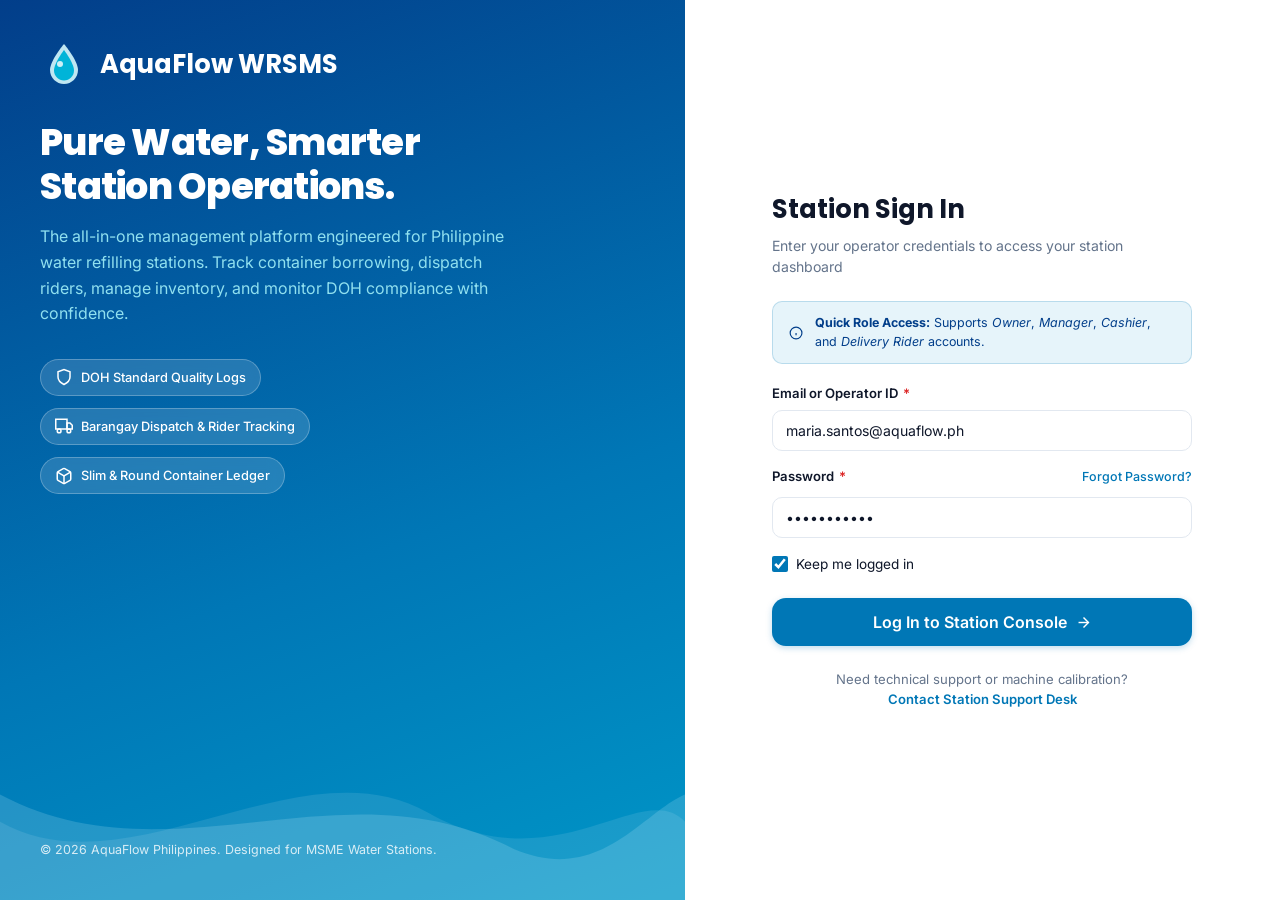
==== commit ee2f6fae: "feat(ui): add accessible logout actions to sidebar user card and topbar across all pages" ====
--- a/customers.html
+++ b/customers.html
@@ -100,6 +100,9 @@
           <div class="user-name">Maria Santos</div>
           <div class="user-role">Head Cashier • Shift A</div>
         </div>
+        <a href="login.html" title="Sign Out" data-action="logout" aria-label="Sign Out">
+          <svg width="18" height="18" viewBox="0 0 24 24" fill="none" stroke="currentColor" stroke-width="2"><path d="M9 21H5a2 2 0 0 1-2-2V5a2 2 0 0 1 2-2h4"/><polyline points="16 17 21 12 16 7"/><line x1="21" y1="12" x2="9" y2="12"/></svg>
+        </a>
       </div>
     </aside>
 
@@ -122,6 +125,10 @@
             <svg class="sun-icon" viewBox="0 0 24 24" fill="none" stroke="currentColor" stroke-width="2"><circle cx="12" cy="12" r="5"/><line x1="12" y1="1" x2="12" y2="3"/><line x1="12" y1="21" x2="12" y2="23"/><line x1="4.22" y1="4.22" x2="5.64" y2="5.64"/><line x1="18.36" y1="18.36" x2="19.78" y2="19.78"/><line x1="1" y1="12" x2="3" y2="12"/><line x1="21" y1="12" x2="23" y2="12"/><line x1="4.22" y1="19.78" x2="5.64" y2="18.36"/><line x1="18.36" y1="5.64" x2="19.78" y2="4.22"/></svg>
             <svg class="moon-icon" viewBox="0 0 24 24" fill="none" stroke="currentColor" stroke-width="2"><path d="M21 12.79A9 9 0 1 1 11.21 3 7 7 0 0 0 21 12.79z"/></svg>
           </label>
+
+          <a href="login.html" data-action="logout" class="topbar-action-btn" title="Sign Out" aria-label="Sign Out">
+            <svg viewBox="0 0 24 24" fill="none" stroke="currentColor" stroke-width="2"><path d="M9 21H5a2 2 0 0 1-2-2V5a2 2 0 0 1 2-2h4"/><polyline points="16 17 21 12 16 7"/><line x1="21" y1="12" x2="9" y2="12"/></svg>
+          </a>
         </div>
       </header>
 
--- a/css/style.css
+++ b/css/style.css
@@ -437,6 +437,25 @@
   text-overflow: ellipsis;
 }
 
+.sidebar-user [data-action="logout"],
+.sidebar-user a[title="Sign Out"] {
+  color: var(--slate-400);
+  padding: 6px;
+  display: inline-flex;
+  align-items: center;
+  justify-content: center;
+  border-radius: var(--radius-sm);
+  transition: all var(--transition-fast);
+  cursor: pointer;
+  text-decoration: none;
+}
+
+.sidebar-user [data-action="logout"]:hover,
+.sidebar-user a[title="Sign Out"]:hover {
+  color: var(--danger);
+  background-color: rgba(239, 68, 68, 0.15);
+}
+
 /* APP BODY WRAPPER */
 .app-main {
   flex: 1;
@@ -582,6 +601,12 @@
 .topbar-action-btn:hover {
   background-color: var(--primary-tint);
   color: var(--primary);
+}
+
+.topbar-action-btn[data-action="logout"]:hover {
+  background-color: rgba(239, 68, 68, 0.12);
+  color: var(--danger);
+  border-color: rgba(239, 68, 68, 0.3);
 }
 
 .topbar-action-btn svg {
